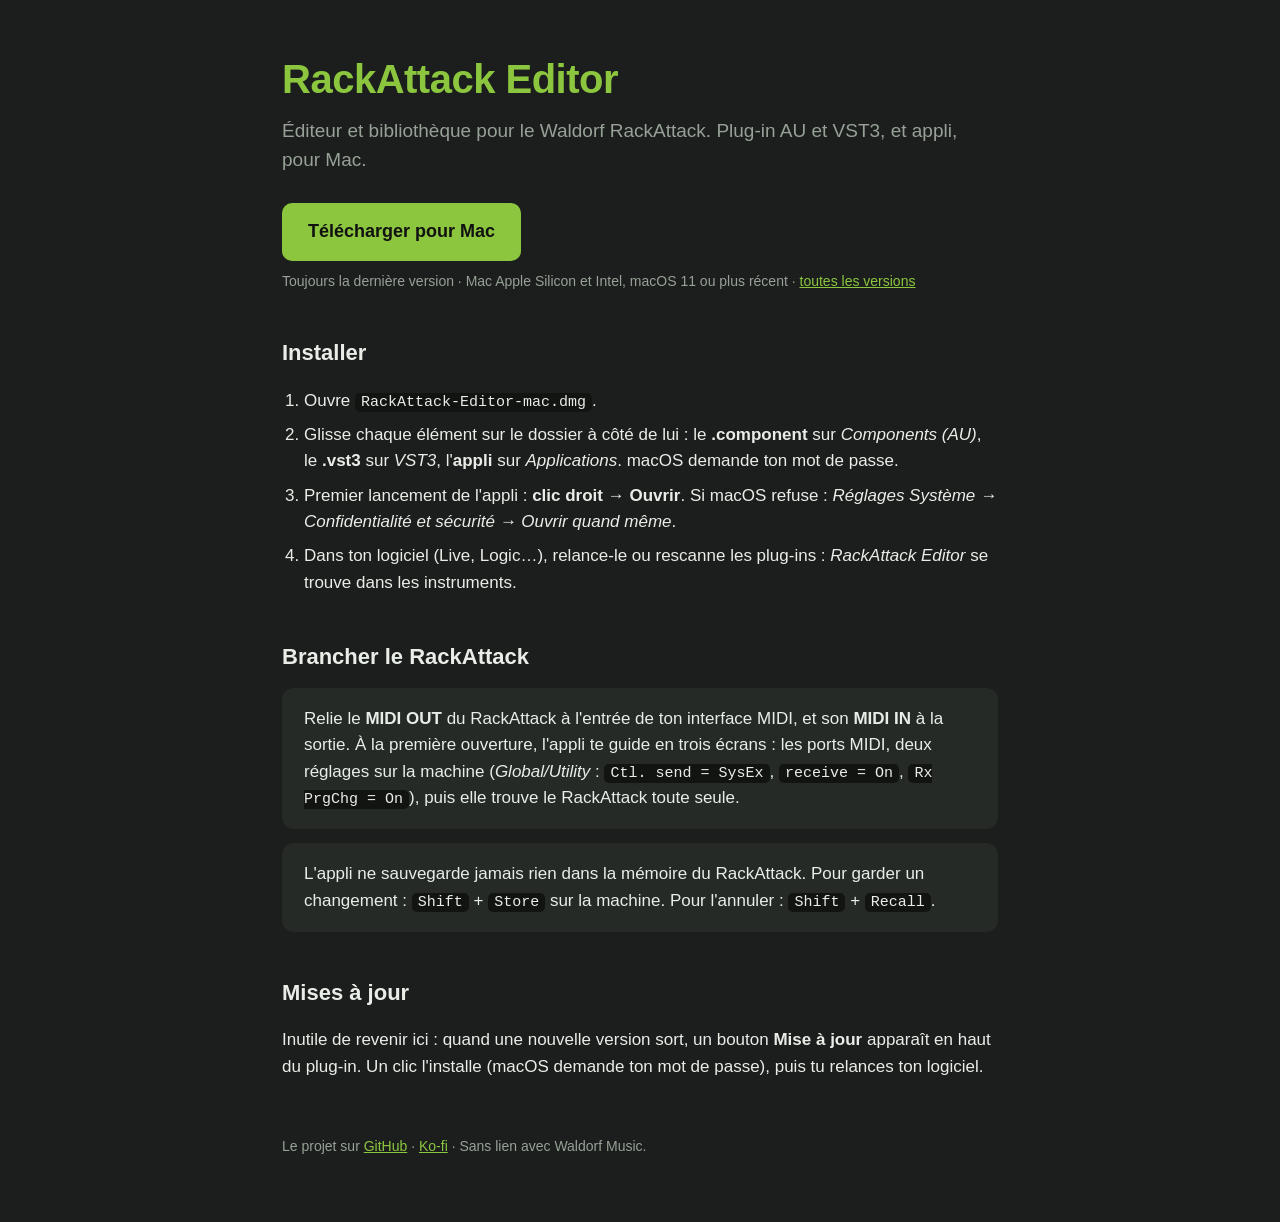
==== docs/index.html @ 973eda8f "RackAttack Editor 0.3 : plug-in AU/VST3/appli, mises à jour intégrées, page de téléchargement - Le p" ====
<!DOCTYPE html>
<html lang="fr">
<head>
<meta charset="utf-8">
<meta name="viewport" content="width=device-width, initial-scale=1">
<title>RackAttack Editor</title>
<style>
  :root { --bg: #1b1e1c; --panel: #252a26; --text: #e9ede7; --dim: #97a197; --accent: #8cc63f; }
  * { box-sizing: border-box; }
  body { margin: 0; background: var(--bg); color: var(--text); font: 17px/1.55 -apple-system, "Helvetica Neue", Arial, sans-serif; }
  main { max-width: 760px; margin: 0 auto; padding: 48px 22px 64px; }
  h1 { color: var(--accent); font-size: 40px; margin: 0 0 6px; letter-spacing: -0.5px; }
  h2 { font-size: 22px; margin: 44px 0 12px; }
  .lead { color: var(--dim); font-size: 19px; margin: 0 0 28px; }
  .download { display: inline-block; background: var(--accent); color: #111; font-weight: 700; text-decoration: none;
              padding: 15px 26px; border-radius: 10px; font-size: 18px; }
  .download:hover { filter: brightness(1.08); }
  .small { color: var(--dim); font-size: 14px; margin-top: 10px; }
  ol { padding-left: 22px; }
  li { margin: 8px 0; }
  .card { background: var(--panel); border-radius: 12px; padding: 18px 22px; margin: 14px 0; }
  code, kbd { background: #121412; border-radius: 5px; padding: 1px 6px; font-size: 15px; }
  a { color: var(--accent); }
  footer { color: var(--dim); font-size: 14px; margin-top: 56px; }
</style>
</head>
<body>
<main>
  <h1>RackAttack Editor</h1>
  <p class="lead">Éditeur et bibliothèque pour le Waldorf RackAttack. Plug-in AU et VST3, et appli, pour Mac.</p>

  <a class="download" href="https://github.com/distortedimages-code/rack-attack/releases/latest/download/RackAttack-Editor-mac.dmg">Télécharger pour Mac</a>
  <p class="small">Toujours la dernière version · Mac Apple Silicon et Intel, macOS 11 ou plus récent ·
    <a href="https://github.com/distortedimages-code/rack-attack/releases">toutes les versions</a></p>

  <h2>Installer</h2>
  <ol>
    <li>Ouvre <code>RackAttack-Editor-mac.dmg</code>.</li>
    <li>Glisse chaque élément sur le dossier à côté de lui : le <b>.component</b> sur <i>Components (AU)</i>, le <b>.vst3</b> sur <i>VST3</i>, l'<b>appli</b> sur <i>Applications</i>. macOS demande ton mot de passe.</li>
    <li>Premier lancement de l'appli : <b>clic droit → Ouvrir</b>. Si macOS refuse : <i>Réglages Système → Confidentialité et sécurité → Ouvrir quand même</i>.</li>
    <li>Dans ton logiciel (Live, Logic…), relance-le ou rescanne les plug-ins : <i>RackAttack Editor</i> se trouve dans les instruments.</li>
  </ol>

  <h2>Brancher le RackAttack</h2>
  <div class="card">
    Relie le <b>MIDI OUT</b> du RackAttack à l'entrée de ton interface MIDI, et son <b>MIDI IN</b> à la sortie.
    À la première ouverture, l'appli te guide en trois écrans : les ports MIDI, deux réglages sur la machine
    (<i>Global/Utility</i> : <code>Ctl. send = SysEx</code>, <code>receive = On</code>, <code>Rx PrgChg = On</code>), puis elle trouve le RackAttack toute seule.
  </div>
  <div class="card">
    L'appli ne sauvegarde jamais rien dans la mémoire du RackAttack. Pour garder un changement : <kbd>Shift</kbd> + <kbd>Store</kbd> sur la machine.
    Pour l'annuler : <kbd>Shift</kbd> + <kbd>Recall</kbd>.
  </div>

  <h2>Mises à jour</h2>
  <p>Inutile de revenir ici : quand une nouvelle version sort, un bouton <b>Mise à jour</b> apparaît en haut du plug-in.
    Un clic l'installe (macOS demande ton mot de passe), puis tu relances ton logiciel.</p>

  <footer>
    Le projet sur <a href="https://github.com/distortedimages-code/rack-attack">GitHub</a> ·
    <a href="https://ko-fi.com/amnesy">Ko-fi</a> ·
    Sans lien avec Waldorf Music.
  </footer>
</main>
</body>
</html>
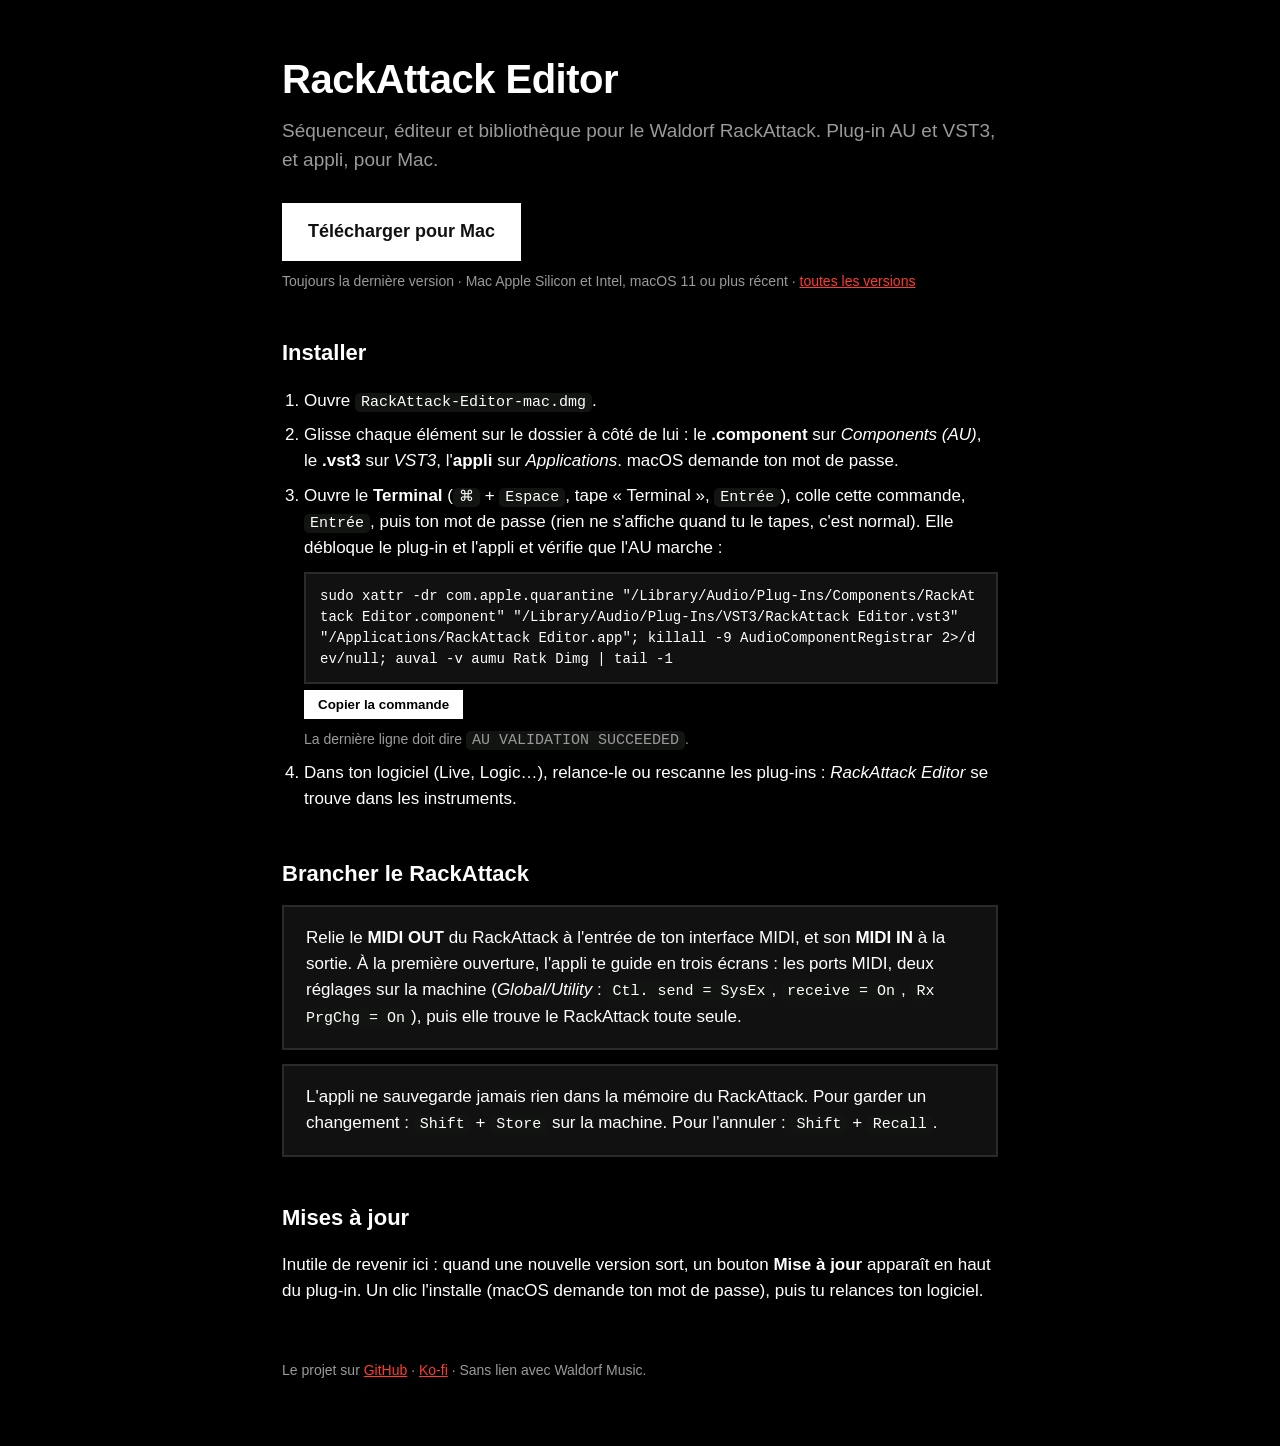
==== commit 87ee1532: "RackAttack Editor 0.4 : séquenceur, son en images pixel, look rétro - Séquenceur (core RaSeq, sans J" ====
--- a/docs/index.html
+++ b/docs/index.html
@@ -5,7 +5,7 @@
 <meta name="viewport" content="width=device-width, initial-scale=1">
 <title>RackAttack Editor</title>
 <style>
-  :root { --bg: #1b1e1c; --panel: #252a26; --text: #e9ede7; --dim: #97a197; --accent: #8cc63f; }
+  :root { --bg: #000; --panel: #111; --text: #fff; --dim: #9a9a9a; --accent: #fff; --red: #ff3b2f; }
   * { box-sizing: border-box; }
   body { margin: 0; background: var(--bg); color: var(--text); font: 17px/1.55 -apple-system, "Helvetica Neue", Arial, sans-serif; }
   main { max-width: 760px; margin: 0 auto; padding: 48px 22px 64px; }
@@ -13,21 +13,24 @@
   h2 { font-size: 22px; margin: 44px 0 12px; }
   .lead { color: var(--dim); font-size: 19px; margin: 0 0 28px; }
   .download { display: inline-block; background: var(--accent); color: #111; font-weight: 700; text-decoration: none;
-              padding: 15px 26px; border-radius: 10px; font-size: 18px; }
+              padding: 15px 26px; font-size: 18px; }
   .download:hover { filter: brightness(1.08); }
   .small { color: var(--dim); font-size: 14px; margin-top: 10px; }
   ol { padding-left: 22px; }
   li { margin: 8px 0; }
-  .card { background: var(--panel); border-radius: 12px; padding: 18px 22px; margin: 14px 0; }
+  .card { background: var(--panel); border: 2px solid #2a2a2a; padding: 18px 22px; margin: 14px 0; }
   code, kbd { background: #121412; border-radius: 5px; padding: 1px 6px; font-size: 15px; }
-  a { color: var(--accent); }
+  a { color: var(--red); }
+  pre { background: #111; border: 2px solid #2a2a2a; padding: 12px 14px; white-space: pre-wrap; word-break: break-all;
+        font: 14px/1.5 ui-monospace, Menlo, monospace; margin: 10px 0 6px; }
+  .copy { background: #fff; color: #000; border: 0; padding: 7px 14px; font-weight: 700; cursor: pointer; }
   footer { color: var(--dim); font-size: 14px; margin-top: 56px; }
 </style>
 </head>
 <body>
 <main>
   <h1>RackAttack Editor</h1>
-  <p class="lead">Éditeur et bibliothèque pour le Waldorf RackAttack. Plug-in AU et VST3, et appli, pour Mac.</p>
+  <p class="lead">Séquenceur, éditeur et bibliothèque pour le Waldorf RackAttack. Plug-in AU et VST3, et appli, pour Mac.</p>
 
   <a class="download" href="https://github.com/distortedimages-code/rack-attack/releases/latest/download/RackAttack-Editor-mac.dmg">Télécharger pour Mac</a>
   <p class="small">Toujours la dernière version · Mac Apple Silicon et Intel, macOS 11 ou plus récent ·
@@ -37,7 +40,10 @@
   <ol>
     <li>Ouvre <code>RackAttack-Editor-mac.dmg</code>.</li>
     <li>Glisse chaque élément sur le dossier à côté de lui : le <b>.component</b> sur <i>Components (AU)</i>, le <b>.vst3</b> sur <i>VST3</i>, l'<b>appli</b> sur <i>Applications</i>. macOS demande ton mot de passe.</li>
-    <li>Premier lancement de l'appli : <b>clic droit → Ouvrir</b>. Si macOS refuse : <i>Réglages Système → Confidentialité et sécurité → Ouvrir quand même</i>.</li>
+    <li>Ouvre le <b>Terminal</b> (<kbd>⌘</kbd> + <kbd>Espace</kbd>, tape « Terminal », <kbd>Entrée</kbd>), colle cette commande, <kbd>Entrée</kbd>, puis ton mot de passe (rien ne s'affiche quand tu le tapes, c'est normal). Elle débloque le plug-in et l'appli et vérifie que l'AU marche :
+      <pre id="cmd">sudo xattr -dr com.apple.quarantine "/Library/Audio/Plug-Ins/Components/RackAttack Editor.component" "/Library/Audio/Plug-Ins/VST3/RackAttack Editor.vst3" "/Applications/RackAttack Editor.app"; killall -9 AudioComponentRegistrar 2&gt;/dev/null; auval -v aumu Ratk Dimg | tail -1</pre>
+      <button class="copy" onclick="navigator.clipboard.writeText(document.getElementById('cmd').innerText); this.textContent='Copié';">Copier la commande</button>
+      <div class="small">La dernière ligne doit dire <code>AU VALIDATION SUCCEEDED</code>.</div></li>
     <li>Dans ton logiciel (Live, Logic…), relance-le ou rescanne les plug-ins : <i>RackAttack Editor</i> se trouve dans les instruments.</li>
   </ol>
 
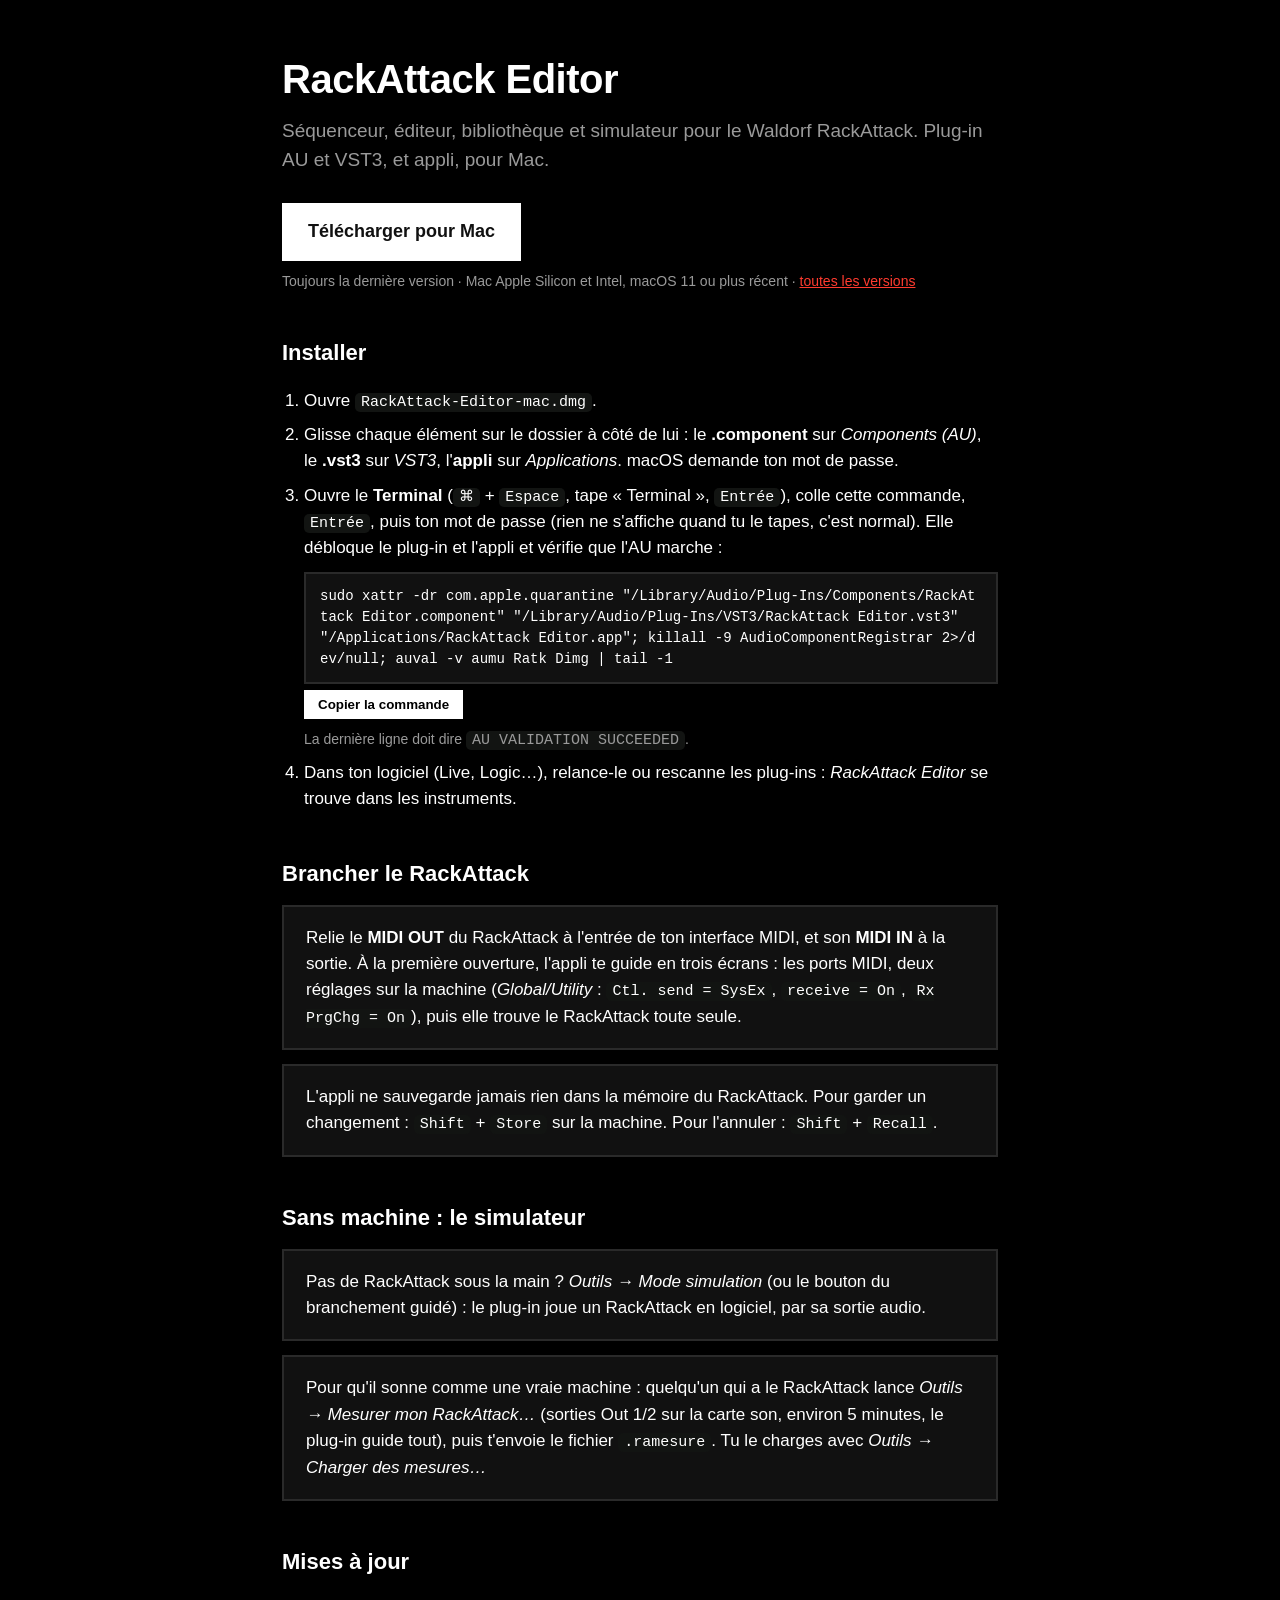
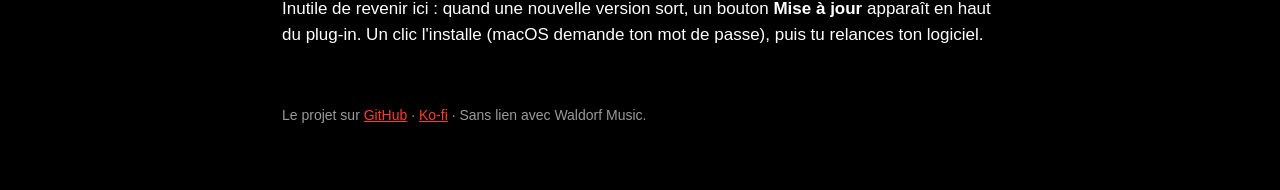
==== commit 43f33e34: "RackAttack Editor 0.5 : simulateur et mesure guidée Co-Authored-By: Claude Opus 5.5 <noreply@anthrop" ====
--- a/docs/index.html
+++ b/docs/index.html
@@ -30,7 +30,7 @@
 <body>
 <main>
   <h1>RackAttack Editor</h1>
-  <p class="lead">Séquenceur, éditeur et bibliothèque pour le Waldorf RackAttack. Plug-in AU et VST3, et appli, pour Mac.</p>
+  <p class="lead">Séquenceur, éditeur, bibliothèque et simulateur pour le Waldorf RackAttack. Plug-in AU et VST3, et appli, pour Mac.</p>
 
   <a class="download" href="https://github.com/distortedimages-code/rack-attack/releases/latest/download/RackAttack-Editor-mac.dmg">Télécharger pour Mac</a>
   <p class="small">Toujours la dernière version · Mac Apple Silicon et Intel, macOS 11 ou plus récent ·
@@ -58,6 +58,16 @@
     Pour l'annuler : <kbd>Shift</kbd> + <kbd>Recall</kbd>.
   </div>
 
+  <h2>Sans machine : le simulateur</h2>
+  <div class="card">
+    Pas de RackAttack sous la main ? <i>Outils → Mode simulation</i> (ou le bouton du branchement guidé) : le plug-in joue un RackAttack en logiciel, par sa sortie audio.
+  </div>
+  <div class="card">
+    Pour qu'il sonne comme une vraie machine : quelqu'un qui a le RackAttack lance <i>Outils → Mesurer mon RackAttack…</i>
+    (sorties Out 1/2 sur la carte son, environ 5 minutes, le plug-in guide tout), puis t'envoie le fichier <code>.ramesure</code>.
+    Tu le charges avec <i>Outils → Charger des mesures…</i>
+  </div>
+
   <h2>Mises à jour</h2>
   <p>Inutile de revenir ici : quand une nouvelle version sort, un bouton <b>Mise à jour</b> apparaît en haut du plug-in.
     Un clic l'installe (macOS demande ton mot de passe), puis tu relances ton logiciel.</p>
